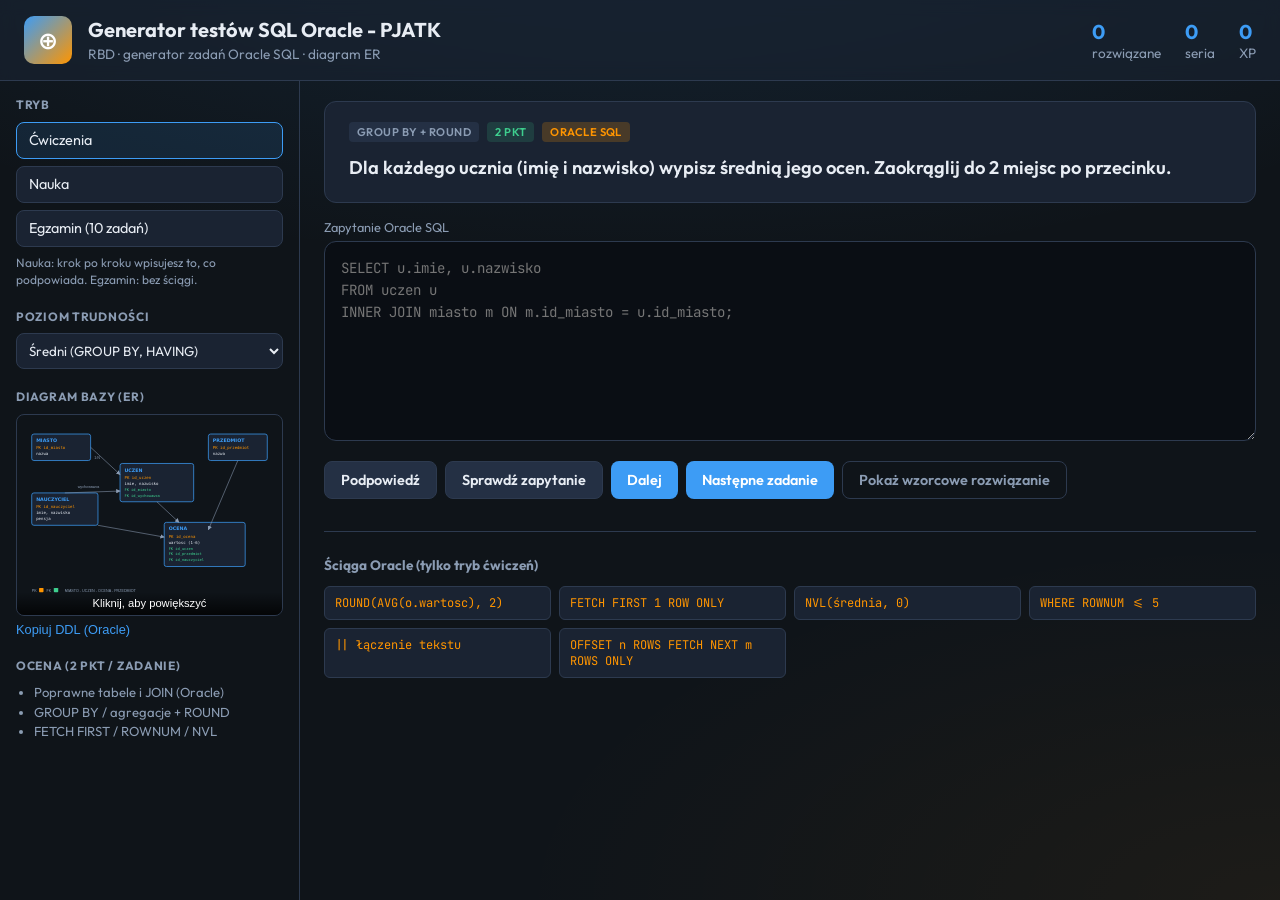
==== index.html @ cf36609b "Generator testów SQL Oracle - PJATK (RBD). Co-authored-by: Cursor <cursoragent@cursor.com>" ====
<!DOCTYPE html>
<html lang="pl">
<head>
  <meta charset="UTF-8" />
  <meta name="viewport" content="width=device-width, initial-scale=1" />
  <title>Generator testów SQL Oracle - PJATK</title>
  <script>
    (function () {
      var path = location.pathname;
      if (/\.[a-z0-9]+$/i.test(path.split('/').pop() || '')) {
        path = path.replace(/\/[^/]+$/, '/');
      } else if (!path.endsWith('/')) {
        path += '/';
      }
      var base = document.createElement('base');
      base.href = path;
      document.head.appendChild(base);
    })();
  </script>
  <link rel="stylesheet" href="styles.css" />
  <link rel="preconnect" href="https://fonts.googleapis.com" />
  <link rel="preconnect" href="https://fonts.gstatic.com" crossorigin />
  <link href="https://fonts.googleapis.com/css2?family=JetBrains+Mono:wght@400;600&family=Outfit:wght@400;600;700&display=swap" rel="stylesheet" />
</head>
<body>
  <div class="app">
    <header class="header">
      <div class="brand">
        <span class="logo" aria-hidden="true">⊕</span>
        <div>
          <h1>Generator testów SQL Oracle - PJATK</h1>
          <p class="tagline">RBD · generator zadań Oracle SQL · diagram ER</p>
        </div>
      </div>
      <div class="stats" id="stats">
        <span class="stat"><strong id="stat-solved">0</strong> rozwiązane</span>
        <span class="stat"><strong id="stat-streak">0</strong> seria</span>
        <span class="stat"><strong id="stat-xp">0</strong> XP</span>
      </div>
    </header>

    <aside class="sidebar">
      <section class="panel">
        <h2>Tryb</h2>
        <div class="mode-grid">
          <button type="button" class="mode-btn active" data-mode="practice">Ćwiczenia</button>
          <button type="button" class="mode-btn" data-mode="learn">Nauka</button>
          <button type="button" class="mode-btn" data-mode="exam">Egzamin (10 zadań)</button>
        </div>
        <p class="mode-note">Nauka: krok po kroku wpisujesz to, co podpowiada. Egzamin: bez ściągi.</p>
      </section>

      <section class="panel">
        <h2>Poziom trudności</h2>
        <select id="difficulty">
          <option value="easy">Podstawy (SELECT, JOIN)</option>
          <option value="medium" selected>Średni (GROUP BY, HAVING)</option>
          <option value="hard">Trudny (podzapytania, TOP-N)</option>
          <option value="expert">Ekspert (ROWNUM, NVL, OFFSET)</option>
        </select>
      </section>

      <section class="panel er-panel">
        <h2>Diagram bazy (ER)</h2>
        <button type="button" class="er-zoom-trigger" id="er-zoom-trigger" aria-label="Powiększ diagram bazy danych">
          <svg class="er-diagram" id="er-diagram" xmlns="http://www.w3.org/2000/svg" viewBox="0 0 720 520" aria-hidden="true">
            <defs>
              <marker id="er-arrow" markerWidth="8" markerHeight="8" refX="7" refY="4" orient="auto">
                <path d="M0,0 L8,4 L0,8 Z" fill="#8b9cb3"/>
              </marker>
            </defs>
            <rect fill="#0f1419" width="720" height="520" rx="12"/>
            <g transform="translate(40,40)">
              <rect fill="#1a2332" stroke="#3d9cf5" stroke-width="2" width="160" height="72" rx="6"/>
              <text fill="#3d9cf5" font-weight="700" font-size="13" font-family="system-ui,sans-serif" x="12" y="22">MIASTO</text>
              <text fill="#ff9500" font-size="11" font-family="monospace" x="12" y="42">PK id_miasto</text>
              <text fill="#e8edf4" font-size="11" font-family="monospace" x="12" y="58">nazwa</text>
            </g>
            <g transform="translate(40,200)">
              <rect fill="#1a2332" stroke="#3d9cf5" stroke-width="2" width="180" height="88" rx="6"/>
              <text fill="#3d9cf5" font-weight="700" font-size="13" font-family="system-ui,sans-serif" x="12" y="22">NAUCZYCIEL</text>
              <text fill="#ff9500" font-size="11" font-family="monospace" x="12" y="42">PK id_nauczyciel</text>
              <text fill="#e8edf4" font-size="11" font-family="monospace" x="12" y="58">imie, nazwisko</text>
              <text fill="#e8edf4" font-size="11" font-family="monospace" x="12" y="74">pensja</text>
            </g>
            <g transform="translate(280,120)">
              <rect fill="#1a2332" stroke="#3d9cf5" stroke-width="2" width="200" height="104" rx="6"/>
              <text fill="#3d9cf5" font-weight="700" font-size="13" font-family="system-ui,sans-serif" x="12" y="22">UCZEN</text>
              <text fill="#ff9500" font-size="11" font-family="monospace" x="12" y="42">PK id_uczen</text>
              <text fill="#e8edf4" font-size="11" font-family="monospace" x="12" y="58">imie, nazwisko</text>
              <text fill="#3ecf8e" font-size="10" font-family="monospace" x="12" y="74">FK id_miasto</text>
              <text fill="#3ecf8e" font-size="10" font-family="monospace" x="12" y="90">FK id_wychowawca</text>
            </g>
            <g transform="translate(520,40)">
              <rect fill="#1a2332" stroke="#3d9cf5" stroke-width="2" width="160" height="72" rx="6"/>
              <text fill="#3d9cf5" font-weight="700" font-size="13" font-family="system-ui,sans-serif" x="12" y="22">PRZEDMIOT</text>
              <text fill="#ff9500" font-size="11" font-family="monospace" x="12" y="42">PK id_przedmiot</text>
              <text fill="#e8edf4" font-size="11" font-family="monospace" x="12" y="58">nazwa</text>
            </g>
            <g transform="translate(400,280)">
              <rect fill="#1a2332" stroke="#3d9cf5" stroke-width="2" width="220" height="120" rx="6"/>
              <text fill="#3d9cf5" font-weight="700" font-size="13" font-family="system-ui,sans-serif" x="12" y="22">OCENA</text>
              <text fill="#ff9500" font-size="11" font-family="monospace" x="12" y="42">PK id_ocena</text>
              <text fill="#e8edf4" font-size="11" font-family="monospace" x="12" y="58">wartosc (1-6)</text>
              <text fill="#3ecf8e" font-size="10" font-family="monospace" x="12" y="74">FK id_uczen</text>
              <text fill="#3ecf8e" font-size="10" font-family="monospace" x="12" y="90">FK id_przedmiot</text>
              <text fill="#3ecf8e" font-size="10" font-family="monospace" x="12" y="106">FK id_nauczyciel</text>
            </g>
            <path stroke="#8b9cb3" stroke-width="1.5" fill="none" marker-end="url(#er-arrow)" d="M200 76 L280 150"/>
            <text fill="#8b9cb3" font-size="10" x="210" y="108">1:N</text>
            <path stroke="#8b9cb3" stroke-width="1.5" fill="none" marker-end="url(#er-arrow)" d="M130 200 L280 195"/>
            <text fill="#8b9cb3" font-size="10" x="165" y="188">wychowawca</text>
            <path stroke="#8b9cb3" stroke-width="1.5" fill="none" marker-end="url(#er-arrow)" d="M380 224 L440 280"/>
            <path stroke="#8b9cb3" stroke-width="1.5" fill="none" marker-end="url(#er-arrow)" d="M600 112 L520 300"/>
            <path stroke="#8b9cb3" stroke-width="1.5" fill="none" marker-end="url(#er-arrow)" d="M220 288 L400 320"/>
            <text fill="#8b9cb3" font-size="10" x="40" y="470">PK</text>
            <rect fill="#ff9500" x="60" y="458" width="12" height="12" rx="2"/>
            <text fill="#8b9cb3" font-size="10" x="80" y="470">FK</text>
            <rect fill="#3ecf8e" x="100" y="458" width="12" height="12" rx="2"/>
            <text fill="#8b9cb3" font-size="10" x="130" y="470">MIASTO - UCZEN - OCENA - PRZEDMIOT</text>
          </svg>
          <span class="er-zoom-hint">Kliknij, aby powiększyć</span>
        </button>
        <button type="button" class="link-btn" id="copy-schema">Kopiuj DDL (Oracle)</button>
      </section>

      <section class="panel practice-only" id="sidebar-rubric">
        <h2>Ocena (2 pkt / zadanie)</h2>
        <ul class="rubric">
          <li>Poprawne tabele i JOIN (Oracle)</li>
          <li>GROUP BY / agregacje + ROUND</li>
          <li>FETCH FIRST / ROWNUM / NVL</li>
        </ul>
      </section>
    </aside>

    <main class="main">
      <div class="exam-bar hidden" id="exam-bar">
        <span>Zadanie <strong id="exam-current">1</strong> / <strong>10</strong></span>
        <span class="exam-rules">Bez ściągi · Bez podpowiedzi</span>
        <span class="timer" id="timer">25:00</span>
        <button type="button" class="btn ghost" id="finish-exam">Zakończ egzamin</button>
      </div>

      <article class="task-card" id="task-card">
        <div class="task-meta">
          <span class="badge" id="task-topic">JOIN</span>
          <span class="badge points">2 pkt</span>
          <span class="badge oracle-tag" id="oracle-badge">Oracle SQL</span>
        </div>
        <h2 class="task-prompt" id="task-prompt">Ładowanie zadania…</h2>
        <p class="task-hint hidden" id="task-hint"></p>
      </article>

      <section class="learn-panel hidden" id="learn-panel" aria-live="polite">
        <div class="learn-header">
          <span class="learn-badge">Tryb nauka</span>
          <span class="learn-progress-text">Krok <strong id="learn-step-num">1</strong> / <strong id="learn-step-total">1</strong></span>
        </div>
        <div class="learn-progress-bar" role="progressbar" aria-valuemin="0" aria-valuemax="100" id="learn-progress-bar">
          <div class="learn-progress-fill" id="learn-progress-fill"></div>
        </div>
        <p class="learn-lead" id="learn-lead"></p>
        <p class="learn-instruction" id="learn-instruction"></p>
        <pre class="learn-code-target hidden" id="learn-code-target"></pre>
      </section>

      <div class="editor-wrap">
        <label for="sql-editor">Zapytanie Oracle SQL</label>
        <textarea id="sql-editor" spellcheck="false" placeholder="SELECT u.imie, u.nazwisko&#10;FROM uczen u&#10;INNER JOIN miasto m ON m.id_miasto = u.id_miasto;&#10;"></textarea>
      </div>

      <div class="actions">
        <button type="button" class="btn secondary practice-only learn-hide" id="btn-hint">Podpowiedź</button>
        <button type="button" class="btn secondary learn-hide" id="btn-check">Sprawdź zapytanie</button>
        <button type="button" class="btn primary learn-only hidden" id="btn-learn-step">Dalej</button>
        <button type="button" class="btn primary learn-hide" id="btn-next">Następne zadanie</button>
        <button type="button" class="btn ghost practice-only learn-hide" id="btn-solution">Pokaż wzorcowe rozwiązanie</button>
      </div>

      <div class="feedback hidden" id="feedback"></div>

      <details class="solution-box hidden practice-only" id="solution-box">
        <summary>Wzorcowe rozwiązanie (Oracle)</summary>
        <pre><code id="solution-code"></code></pre>
        <p class="solution-note" id="solution-note"></p>
      </details>

      <section class="cheatsheet practice-only" id="cheatsheet">
        <h3>Ściąga Oracle (tylko tryb ćwiczeń)</h3>
        <div class="cheat-grid">
          <code>ROUND(AVG(o.wartosc), 2)</code>
          <code>FETCH FIRST 1 ROW ONLY</code>
          <code>NVL(średnia, 0)</code>
          <code>WHERE ROWNUM &lt;= 5</code>
          <code>|| łączenie tekstu</code>
          <code>OFFSET n ROWS FETCH NEXT m ROWS ONLY</code>
        </div>
      </section>
    </main>
  </div>

  <dialog id="exam-result">
    <h2>Wynik egzaminu</h2>
    <p id="exam-score-text"></p>
    <ul id="exam-breakdown"></ul>
    <button type="button" class="btn primary" id="close-exam-result">OK</button>
  </dialog>

  <dialog id="er-lightbox" class="er-lightbox">
    <header class="er-lightbox-header">
      <h2>Diagram bazy danych (ER)</h2>
      <p class="er-lightbox-sub">Miasto · Nauczyciel · Uczeń · Przedmiot · Ocena — relacje i klucze</p>
      <button type="button" class="btn ghost er-lightbox-close" id="close-er-lightbox" aria-label="Zamknij">✕ Zamknij</button>
    </header>
    <div class="er-lightbox-body" id="er-lightbox-body"></div>
    <p class="er-lightbox-footer">Kliknij poza diagram lub naciśnij Escape, aby zamknąć</p>
  </dialog>

  <script src="tasks.js"></script>
  <script src="app.js"></script>
</body>
</html>
---- styles.css ----
:root {
  --bg: #0f1419;
  --surface: #1a2332;
  --surface2: #243044;
  --border: #2d3a4f;
  --text: #e8edf4;
  --muted: #8b9cb3;
  --accent: #3d9cf5;
  --accent-dim: #2a6db8;
  --success: #3ecf8e;
  --warn: #f0b429;
  --error: #f07178;
  --oracle: #ff9500;
  --radius: 12px;
  --font: 'Outfit', system-ui, sans-serif;
  --mono: 'JetBrains Mono', ui-monospace, monospace;
}

*,
*::before,
*::after {
  box-sizing: border-box;
}

body {
  margin: 0;
  min-height: 100vh;
  font-family: var(--font);
  background: var(--bg);
  color: var(--text);
  background-image:
    radial-gradient(ellipse 80% 50% at 50% -20%, rgba(61, 156, 245, 0.15), transparent),
    radial-gradient(ellipse 60% 40% at 100% 100%, rgba(255, 149, 0, 0.06), transparent);
}

.app {
  display: grid;
  grid-template-columns: 300px 1fr;
  grid-template-rows: auto 1fr;
  min-height: 100vh;
  max-width: 1400px;
  margin: 0 auto;
}

.mode-note {
  margin: 0.5rem 0 0;
  font-size: 0.75rem;
  color: var(--muted);
  line-height: 1.4;
}

.exam-rules {
  font-size: 0.8rem;
  color: var(--muted);
}

.er-zoom-trigger {
  display: block;
  width: 100%;
  margin: 0;
  padding: 0;
  border: 1px solid var(--border);
  border-radius: 8px;
  background: var(--bg);
  cursor: zoom-in;
  position: relative;
  overflow: hidden;
  transition: border-color 0.15s, box-shadow 0.15s;
}

.er-zoom-trigger:hover {
  border-color: var(--accent);
  box-shadow: 0 0 0 3px rgba(61, 156, 245, 0.2);
}

.er-zoom-trigger:focus-visible {
  outline: 2px solid var(--accent);
  outline-offset: 2px;
}

.er-diagram {
  display: block;
  width: 100%;
  max-width: 100%;
  height: auto;
  min-height: 200px;
  pointer-events: none;
}

.er-zoom-hint {
  display: block;
  position: absolute;
  left: 0;
  right: 0;
  bottom: 0;
  padding: 0.35rem 0.5rem;
  font-size: 0.7rem;
  text-align: center;
  color: #fff;
  background: linear-gradient(transparent, rgba(0, 0, 0, 0.75));
  pointer-events: none;
}

.er-lightbox {
  width: min(96vw, 1100px);
  max-width: none;
  max-height: 96vh;
  padding: 0;
  border: 1px solid var(--border);
  border-radius: var(--radius);
  background: var(--surface);
  color: var(--text);
  overflow: hidden;
}

.er-lightbox::backdrop {
  background: rgba(0, 0, 0, 0.82);
  backdrop-filter: blur(4px);
}

.er-lightbox-header {
  display: flex;
  flex-wrap: wrap;
  align-items: center;
  gap: 0.5rem 1rem;
  padding: 1rem 1.25rem;
  border-bottom: 1px solid var(--border);
  background: var(--surface2);
}

.er-lightbox-header h2 {
  margin: 0;
  font-size: 1.15rem;
  flex: 1 1 auto;
}

.er-lightbox-sub {
  margin: 0;
  width: 100%;
  font-size: 0.85rem;
  color: var(--muted);
  order: 3;
}

.er-lightbox-close {
  margin-left: auto;
  flex-shrink: 0;
}

.er-lightbox-body {
  padding: 1rem 1.25rem 0.5rem;
  overflow: auto;
  max-height: calc(96vh - 120px);
  background: var(--bg);
}

.er-diagram--large {
  display: block;
  width: 100%;
  min-width: 680px;
  height: auto;
  margin: 0 auto;
}

.er-lightbox-footer {
  margin: 0;
  padding: 0.6rem 1.25rem 1rem;
  font-size: 0.78rem;
  color: var(--muted);
  text-align: center;
  border-top: 1px solid var(--border);
}

body.exam-mode .practice-only {
  display: none !important;
}

body.exam-mode .cheatsheet {
  display: none !important;
}

body.learn-mode .cheatsheet,
body.learn-mode .learn-hide,
body.learn-mode #btn-solution,
body.learn-mode #sidebar-rubric {
  display: none !important;
}

.learn-panel {
  margin-bottom: 1rem;
  padding: 1rem 1.25rem;
  background: rgba(255, 149, 0, 0.08);
  border: 1px solid rgba(255, 149, 0, 0.35);
  border-radius: var(--radius);
}

.learn-panel.hidden {
  display: none;
}

.learn-header {
  display: flex;
  align-items: center;
  justify-content: space-between;
  gap: 0.75rem;
  margin-bottom: 0.6rem;
}

.learn-badge {
  font-size: 0.7rem;
  font-weight: 700;
  text-transform: uppercase;
  letter-spacing: 0.05em;
  padding: 0.2rem 0.5rem;
  border-radius: 4px;
  background: rgba(255, 149, 0, 0.25);
  color: var(--oracle);
}

.learn-progress-text {
  font-size: 0.85rem;
  color: var(--muted);
}

.learn-progress-bar {
  height: 6px;
  background: var(--surface2);
  border-radius: 3px;
  overflow: hidden;
  margin-bottom: 0.85rem;
}

.learn-progress-fill {
  height: 100%;
  width: 0;
  background: linear-gradient(90deg, var(--oracle), var(--accent));
  border-radius: 3px;
  transition: width 0.25s ease;
}

.learn-lead {
  margin: 0 0 0.35rem;
  font-size: 0.8rem;
  font-weight: 600;
  color: var(--oracle);
  text-transform: uppercase;
  letter-spacing: 0.04em;
}

.learn-instruction {
  margin: 0 0 0.75rem;
  font-size: 1.05rem;
  line-height: 1.5;
  font-weight: 600;
}

.learn-code-target {
  margin: 0;
  padding: 0.85rem 1rem;
  font-family: var(--mono);
  font-size: 0.9rem;
  line-height: 1.5;
  color: #a8d4ff;
  background: #0a0e14;
  border: 1px dashed var(--accent);
  border-radius: 8px;
  white-space: pre-wrap;
  word-break: break-word;
}

.learn-code-target.hidden {
  display: none;
}

body.learn-mode .learn-only:not(.hidden) {
  display: inline-flex;
}

.header {
  grid-column: 1 / -1;
  display: flex;
  align-items: center;
  justify-content: space-between;
  padding: 1rem 1.5rem;
  border-bottom: 1px solid var(--border);
  background: rgba(26, 35, 50, 0.6);
  backdrop-filter: blur(8px);
}

.brand {
  display: flex;
  gap: 1rem;
  align-items: center;
}

.logo {
  width: 48px;
  height: 48px;
  display: flex;
  align-items: center;
  justify-content: center;
  font-size: 1.5rem;
  font-weight: 700;
  background: linear-gradient(135deg, var(--accent), var(--oracle));
  border-radius: 10px;
  color: #fff;
}

.header h1 {
  margin: 0;
  font-size: 1.25rem;
  font-weight: 700;
}

.tagline {
  margin: 0.15rem 0 0;
  font-size: 0.85rem;
  color: var(--muted);
}

.stats {
  display: flex;
  gap: 1.5rem;
}

.stat {
  font-size: 0.85rem;
  color: var(--muted);
}

.stat strong {
  display: block;
  font-size: 1.25rem;
  color: var(--accent);
}

.sidebar {
  padding: 1rem;
  border-right: 1px solid var(--border);
  overflow-y: auto;
}

.panel {
  margin-bottom: 1.25rem;
}

.panel h2 {
  margin: 0 0 0.6rem;
  font-size: 0.75rem;
  text-transform: uppercase;
  letter-spacing: 0.06em;
  color: var(--muted);
}

.mode-grid {
  display: grid;
  grid-template-columns: 1fr;
  gap: 0.4rem;
}

.mode-btn {
  padding: 0.55rem 0.75rem;
  border: 1px solid var(--border);
  border-radius: 8px;
  background: var(--surface);
  color: var(--text);
  font-family: inherit;
  font-size: 0.9rem;
  cursor: pointer;
  text-align: left;
  transition: border-color 0.15s, background 0.15s;
}

.mode-btn:hover {
  border-color: var(--accent);
}

.mode-btn.active {
  border-color: var(--accent);
  background: rgba(61, 156, 245, 0.12);
}

select {
  width: 100%;
  padding: 0.5rem;
  border-radius: 8px;
  border: 1px solid var(--border);
  background: var(--surface);
  color: var(--text);
  font-family: inherit;
}

.schema {
  margin: 0;
  padding: 0.75rem;
  font-family: var(--mono);
  font-size: 0.68rem;
  line-height: 1.45;
  background: var(--bg);
  border-radius: 8px;
  border: 1px solid var(--border);
  overflow-x: auto;
  white-space: pre;
  color: var(--muted);
}

.link-btn {
  margin-top: 0.4rem;
  background: none;
  border: none;
  color: var(--accent);
  font-size: 0.8rem;
  cursor: pointer;
  padding: 0;
}

.rubric {
  margin: 0;
  padding-left: 1.1rem;
  font-size: 0.82rem;
  color: var(--muted);
  line-height: 1.5;
}

.main {
  padding: 1.25rem 1.5rem 2rem;
  overflow-y: auto;
}

.exam-bar {
  display: flex;
  align-items: center;
  gap: 1rem;
  margin-bottom: 1rem;
  padding: 0.6rem 1rem;
  background: rgba(255, 149, 0, 0.1);
  border: 1px solid rgba(255, 149, 0, 0.35);
  border-radius: var(--radius);
}

.exam-bar.hidden {
  display: none;
}

.timer {
  margin-left: auto;
  font-family: var(--mono);
  font-weight: 600;
  color: var(--oracle);
}

.task-card {
  background: var(--surface);
  border: 1px solid var(--border);
  border-radius: var(--radius);
  padding: 1.25rem 1.5rem;
  margin-bottom: 1rem;
}

.task-meta {
  display: flex;
  gap: 0.5rem;
  margin-bottom: 0.75rem;
}

.badge {
  font-size: 0.7rem;
  font-weight: 600;
  text-transform: uppercase;
  letter-spacing: 0.04em;
  padding: 0.2rem 0.5rem;
  border-radius: 4px;
  background: var(--surface2);
  color: var(--muted);
}

.badge.points {
  background: rgba(62, 207, 142, 0.15);
  color: var(--success);
}

.badge.oracle-tag {
  background: rgba(255, 149, 0, 0.2);
  color: var(--oracle);
}

.badge.oracle-tag.hidden {
  display: none;
}

.task-prompt {
  margin: 0;
  font-size: 1.15rem;
  line-height: 1.5;
  font-weight: 600;
}

.task-hint {
  margin: 0.75rem 0 0;
  font-size: 0.9rem;
  color: var(--warn);
}

.task-hint.hidden {
  display: none;
}

.editor-wrap label {
  display: block;
  font-size: 0.8rem;
  color: var(--muted);
  margin-bottom: 0.4rem;
}

#sql-editor {
  width: 100%;
  min-height: 200px;
  padding: 1rem;
  font-family: var(--mono);
  font-size: 0.88rem;
  line-height: 1.55;
  background: #0a0e14;
  color: #c5d4e8;
  border: 1px solid var(--border);
  border-radius: var(--radius);
  resize: vertical;
}

#sql-editor:focus {
  outline: none;
  border-color: var(--accent);
  box-shadow: 0 0 0 3px rgba(61, 156, 245, 0.2);
}

.actions {
  display: flex;
  flex-wrap: wrap;
  gap: 0.5rem;
  margin-top: 1rem;
}

.btn {
  padding: 0.55rem 1rem;
  border-radius: 8px;
  font-family: inherit;
  font-size: 0.9rem;
  font-weight: 600;
  cursor: pointer;
  border: none;
  transition: transform 0.1s, opacity 0.15s;
}

.btn:active {
  transform: scale(0.98);
}

.btn.primary {
  background: var(--accent);
  color: #fff;
}

.btn.primary:hover {
  background: var(--accent-dim);
}

.btn.secondary {
  background: var(--surface2);
  color: var(--text);
  border: 1px solid var(--border);
}

.btn.ghost {
  background: transparent;
  color: var(--muted);
  border: 1px solid var(--border);
}

.feedback {
  margin-top: 1rem;
  padding: 1rem;
  border-radius: var(--radius);
  font-size: 0.9rem;
}

.feedback.hidden {
  display: none;
}

.feedback.success {
  background: rgba(62, 207, 142, 0.12);
  border: 1px solid rgba(62, 207, 142, 0.4);
}

.feedback.warn {
  background: rgba(240, 180, 41, 0.12);
  border: 1px solid rgba(240, 180, 41, 0.4);
}

.feedback.error {
  background: rgba(240, 113, 120, 0.12);
  border: 1px solid rgba(240, 113, 120, 0.4);
}

.feedback ul {
  margin: 0.5rem 0 0;
  padding-left: 1.2rem;
}

.solution-box {
  margin-top: 1rem;
  padding: 1rem;
  background: var(--surface);
  border: 1px solid var(--border);
  border-radius: var(--radius);
}

.solution-box.hidden {
  display: none;
}

.solution-box summary {
  cursor: pointer;
  font-weight: 600;
}

.solution-box pre {
  margin: 0.75rem 0 0;
  padding: 1rem;
  background: #0a0e14;
  border-radius: 8px;
  overflow-x: auto;
}

.solution-box code {
  font-family: var(--mono);
  font-size: 0.82rem;
  white-space: pre;
}

.solution-note {
  font-size: 0.82rem;
  color: var(--muted);
}

.cheatsheet {
  margin-top: 2rem;
  padding-top: 1.5rem;
  border-top: 1px solid var(--border);
}

.cheatsheet h3 {
  margin: 0 0 0.75rem;
  font-size: 0.85rem;
  color: var(--muted);
}

.cheat-grid {
  display: grid;
  grid-template-columns: repeat(auto-fill, minmax(200px, 1fr));
  gap: 0.5rem;
}

.cheat-grid code {
  display: block;
  padding: 0.5rem 0.65rem;
  font-family: var(--mono);
  font-size: 0.75rem;
  background: var(--surface);
  border-radius: 6px;
  border: 1px solid var(--border);
  color: var(--oracle);
}

dialog {
  border: 1px solid var(--border);
  border-radius: var(--radius);
  background: var(--surface);
  color: var(--text);
  padding: 1.5rem;
  max-width: 420px;
}

dialog::backdrop {
  background: rgba(0, 0, 0, 0.6);
}

#exam-breakdown {
  font-size: 0.88rem;
  color: var(--muted);
  padding-left: 1.2rem;
}

@media (max-width: 900px) {
  .app {
    grid-template-columns: 1fr;
  }

  .sidebar {
    border-right: none;
    border-bottom: 1px solid var(--border);
  }

  .header {
    flex-direction: column;
    align-items: flex-start;
    gap: 1rem;
  }
}
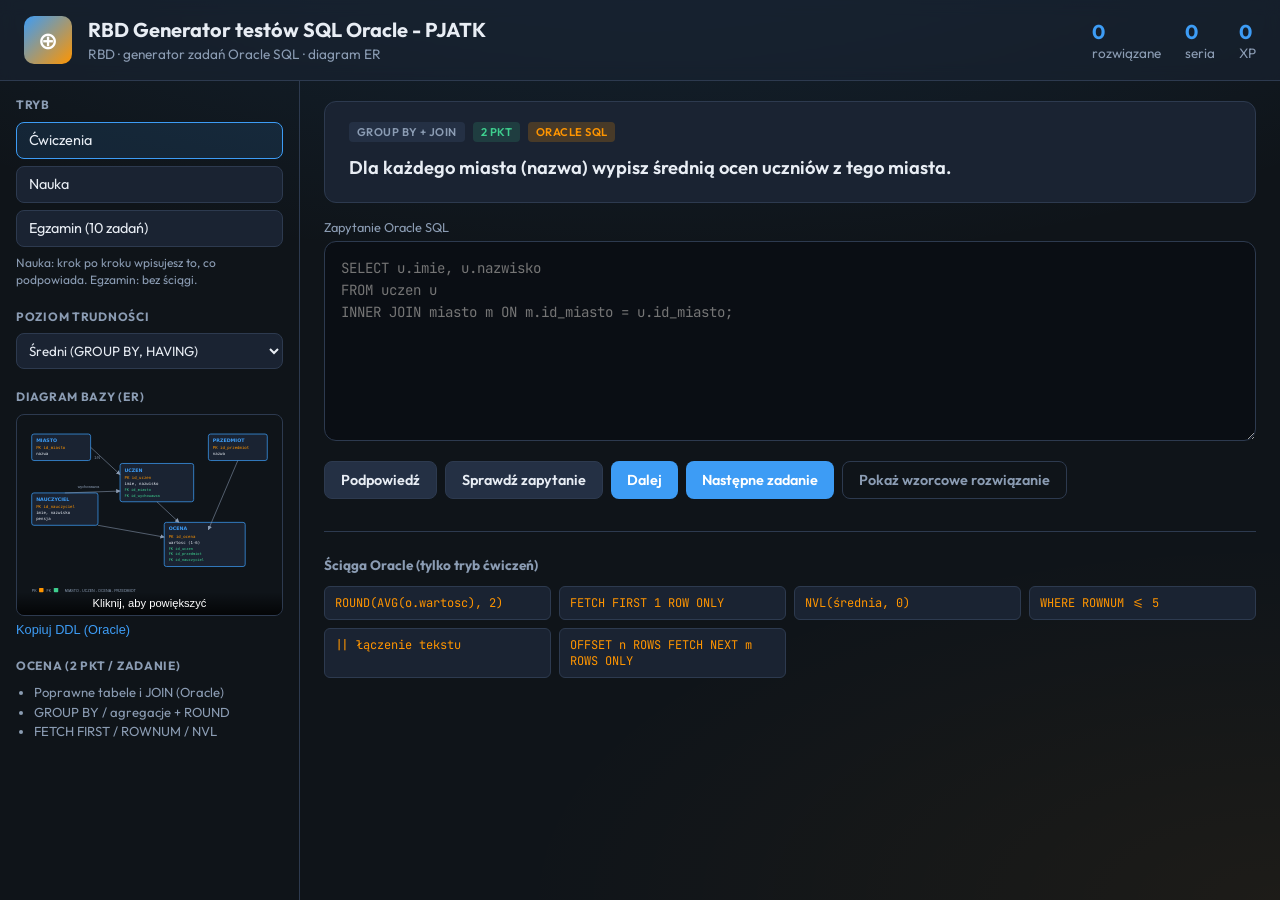
==== commit 9b395208: "Zmiana nazwy na RBD Generator testów SQL Oracle - PJATK. Co-authored-by: Cursor <cursoragent@cursor." ====
--- a/index.html
+++ b/index.html
@@ -3,7 +3,7 @@
 <head>
   <meta charset="UTF-8" />
   <meta name="viewport" content="width=device-width, initial-scale=1" />
-  <title>Generator testów SQL Oracle - PJATK</title>
+  <title>RBD Generator testów SQL Oracle - PJATK</title>
   <script>
     (function () {
       var path = location.pathname;
@@ -28,7 +28,7 @@
       <div class="brand">
         <span class="logo" aria-hidden="true">⊕</span>
         <div>
-          <h1>Generator testów SQL Oracle - PJATK</h1>
+          <h1>RBD Generator testów SQL Oracle - PJATK</h1>
           <p class="tagline">RBD · generator zadań Oracle SQL · diagram ER</p>
         </div>
       </div>
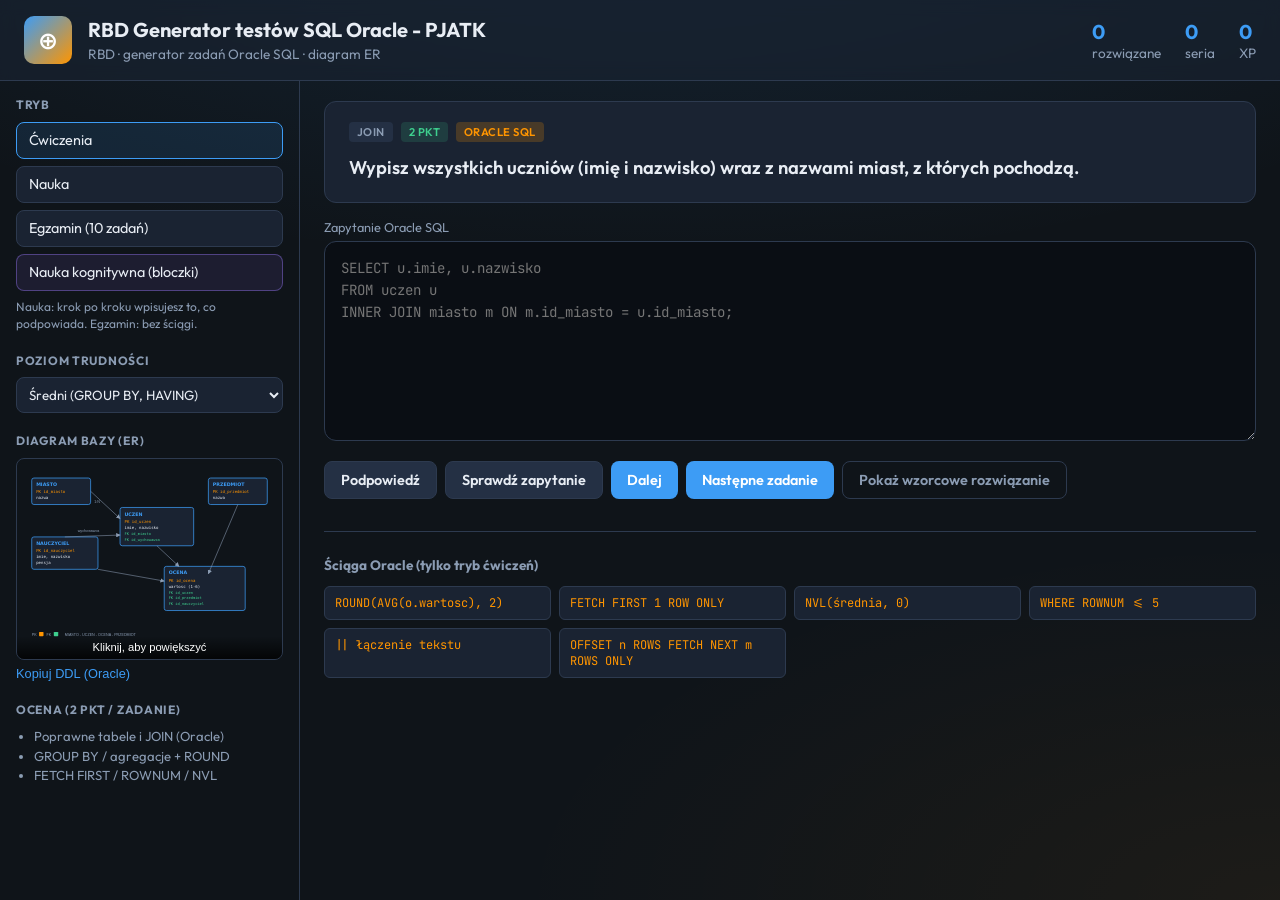
==== commit 9fe93fa3: "Dodaj naukę kognitywną SQL (bloczki) pod /cognitive/. Co-authored-by: Cursor <cursoragent@cursor.com" ====
--- a/index.html
+++ b/index.html
@@ -46,6 +46,7 @@
           <button type="button" class="mode-btn active" data-mode="practice">Ćwiczenia</button>
           <button type="button" class="mode-btn" data-mode="learn">Nauka</button>
           <button type="button" class="mode-btn" data-mode="exam">Egzamin (10 zadań)</button>
+          <a class="mode-btn mode-link" href="cognitive/">Nauka kognitywna (bloczki)</a>
         </div>
         <p class="mode-note">Nauka: krok po kroku wpisujesz to, co podpowiada. Egzamin: bez ściągi.</p>
       </section>
--- a/styles.css
+++ b/styles.css
@@ -380,6 +380,19 @@
   background: rgba(61, 156, 245, 0.12);
 }
 
+.mode-link {
+  display: block;
+  text-align: left;
+  text-decoration: none;
+  color: var(--text);
+  background: rgba(155, 123, 255, 0.1);
+  border-color: rgba(155, 123, 255, 0.4);
+}
+
+.mode-link:hover {
+  border-color: #9b7bff;
+}
+
 select {
   width: 100%;
   padding: 0.5rem;
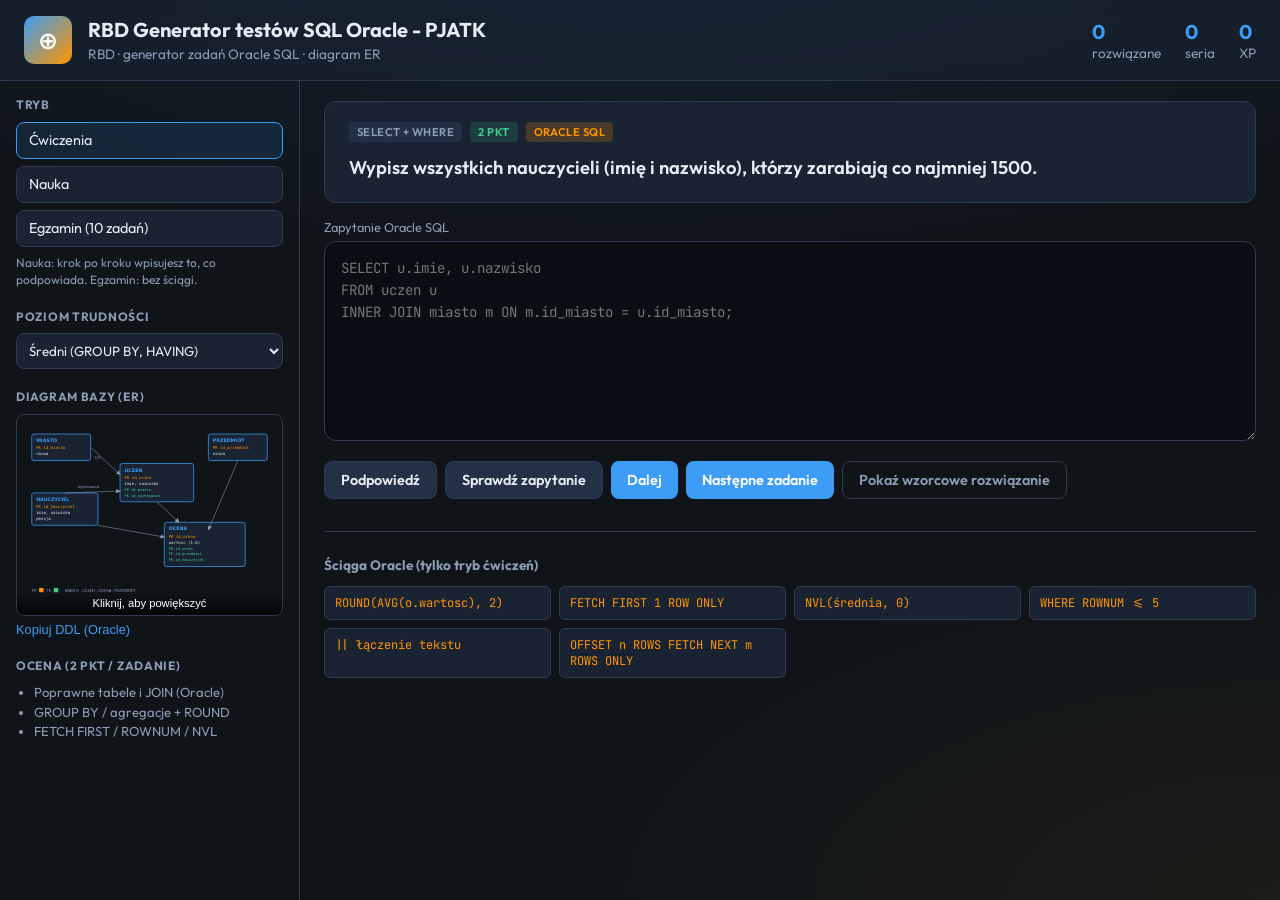
==== commit 6e61a17c: "Usuń tryb kognitywny z publicznego repo (lokalnie w cognitive/, gitignore). Co-authored-by: Cursor <" ====
--- a/index.html
+++ b/index.html
@@ -46,7 +46,6 @@
           <button type="button" class="mode-btn active" data-mode="practice">Ćwiczenia</button>
           <button type="button" class="mode-btn" data-mode="learn">Nauka</button>
           <button type="button" class="mode-btn" data-mode="exam">Egzamin (10 zadań)</button>
-          <a class="mode-btn mode-link" href="cognitive/">Nauka kognitywna (bloczki)</a>
         </div>
         <p class="mode-note">Nauka: krok po kroku wpisujesz to, co podpowiada. Egzamin: bez ściągi.</p>
       </section>
--- a/styles.css
+++ b/styles.css
@@ -380,19 +380,6 @@
   background: rgba(61, 156, 245, 0.12);
 }
 
-.mode-link {
-  display: block;
-  text-align: left;
-  text-decoration: none;
-  color: var(--text);
-  background: rgba(155, 123, 255, 0.1);
-  border-color: rgba(155, 123, 255, 0.4);
-}
-
-.mode-link:hover {
-  border-color: #9b7bff;
-}
-
 select {
   width: 100%;
   padding: 0.5rem;
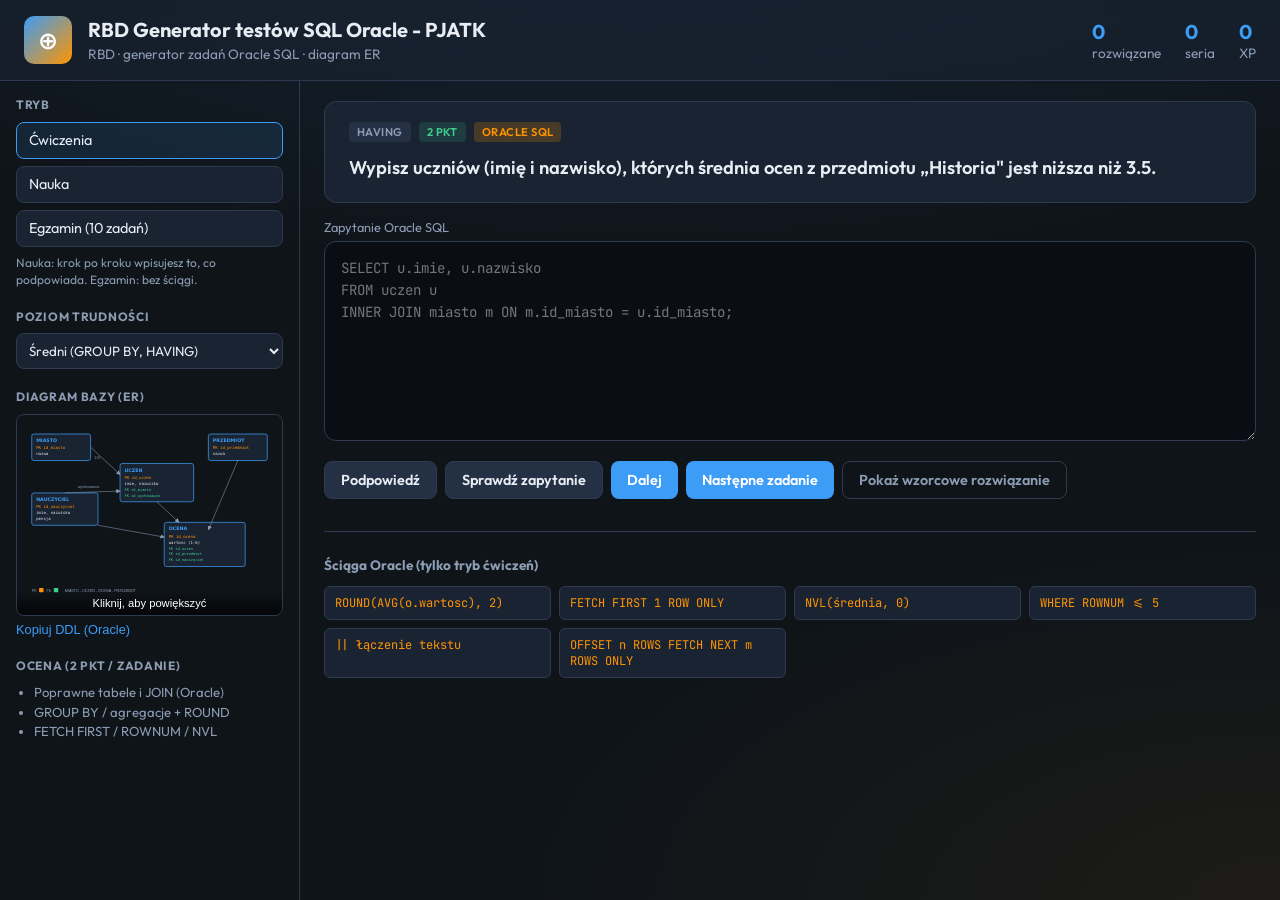
==== commit f514ce30: "Przycisk w rogu do trybu kognitywnego (widoczny gdy /cognitive/ jest na serwerze). Co-authored-by: C" ====
--- a/index.html
+++ b/index.html
@@ -200,6 +200,17 @@
     </main>
   </div>
 
+  <button
+    type="button"
+    id="cognitive-fab"
+    class="cognitive-fab hidden"
+    title="Tryb kognitywny — bloczki SQL"
+    aria-label="Włącz tryb kognitywny"
+  >
+    <span class="cognitive-fab-icon" aria-hidden="true">⊕</span>
+    <span class="cognitive-fab-label">Bloczki</span>
+  </button>
+
   <dialog id="exam-result">
     <h2>Wynik egzaminu</h2>
     <p id="exam-score-text"></p>
--- a/styles.css
+++ b/styles.css
@@ -380,6 +380,42 @@
   background: rgba(61, 156, 245, 0.12);
 }
 
+.cognitive-fab {
+  position: fixed;
+  right: 1.25rem;
+  bottom: 1.25rem;
+  z-index: 900;
+  display: inline-flex;
+  align-items: center;
+  gap: 0.4rem;
+  padding: 0.55rem 0.85rem;
+  border: 1px solid rgba(155, 123, 255, 0.55);
+  border-radius: 999px;
+  background: linear-gradient(135deg, rgba(155, 123, 255, 0.35), rgba(94, 231, 255, 0.2));
+  color: var(--text);
+  font-family: inherit;
+  font-size: 0.82rem;
+  font-weight: 600;
+  cursor: pointer;
+  box-shadow: 0 8px 28px rgba(0, 0, 0, 0.45);
+  backdrop-filter: blur(8px);
+  transition: transform 0.15s, border-color 0.15s;
+}
+
+.cognitive-fab:hover {
+  transform: scale(1.04);
+  border-color: #9b7bff;
+}
+
+.cognitive-fab.hidden {
+  display: none;
+}
+
+.cognitive-fab-icon {
+  font-size: 1.1rem;
+  color: #9b7bff;
+}
+
 select {
   width: 100%;
   padding: 0.5rem;
